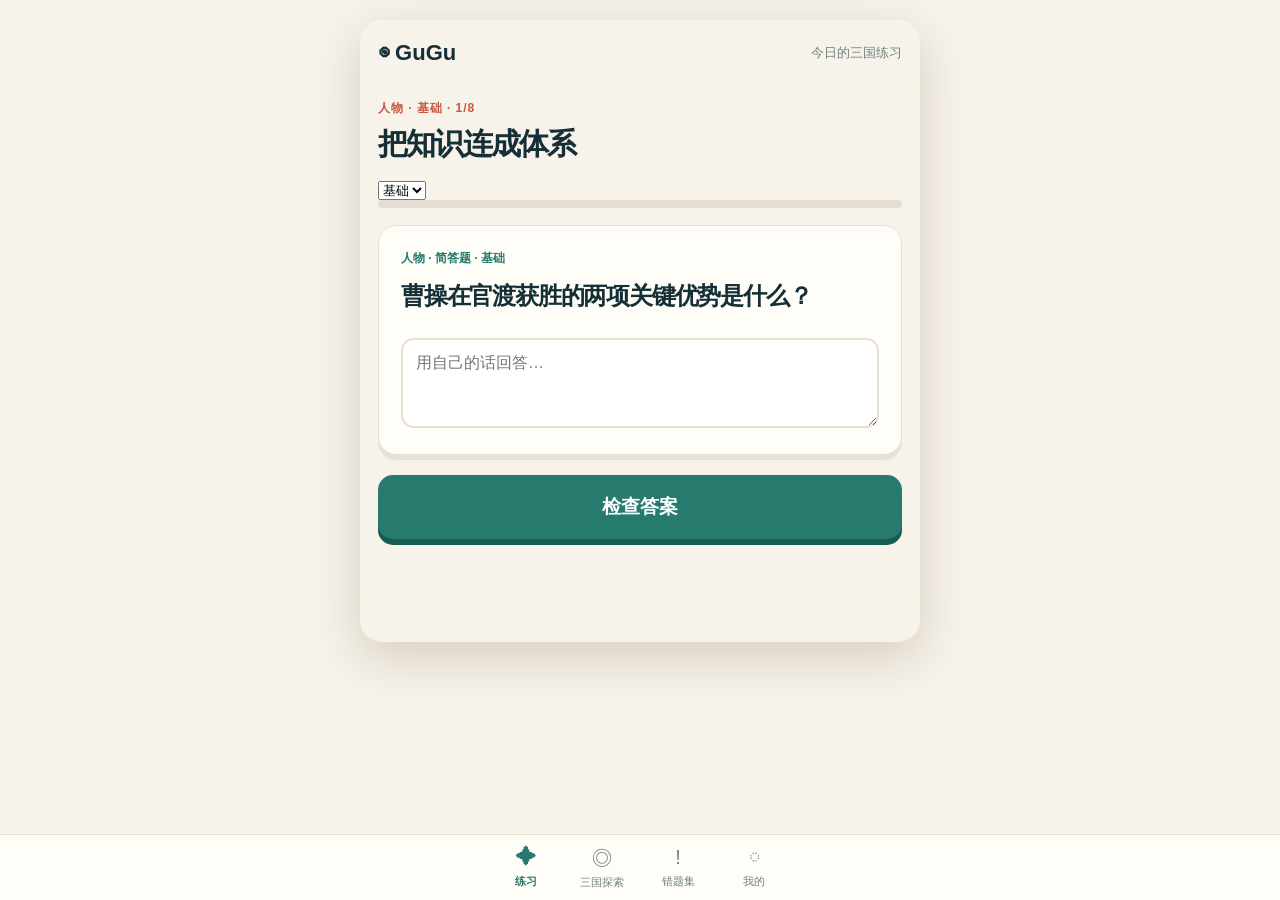
==== webapp/index.html @ 6250d9a0 "Add adaptive eight-question knowledge modules" ====
<!doctype html><html lang="zh-CN"><head><meta charset="utf-8"><meta name="viewport" content="width=device-width,initial-scale=1"><title>GuGu</title><link rel="stylesheet" href="style.css"></head><body><main><header><b>◉ GuGu</b><span>今日的三国练习</span></header><section id="practice" class="page on"><p class="kicker" id="round">每日回合 · 1 / 8</p><h1 id="title">把知识连成体系</h1><select id="difficulty"><option>基础</option><option>中等</option><option>高阶</option></select><div class="bar"><i id="bar"></i></div><article id="card"></article><button id="action" disabled>检查答案</button></section><section id="map" class="page"><p class="kicker">三国探索</p><h1>选择挑战模块</h1><div class="map" id="map-list"></div></section><section id="mistakes" class="page"><p class="kicker">错题集</p><h1>再见一次，就多懂一点</h1><div id="mistake-list"></div></section><section id="me" class="page"><p class="kicker">我的</p><h1>GuGu 学习档案</h1><div class="empty">这里将陆续加入学习目标、周报与领域管理。</div></section></main><nav><button class="nav on" data-page="practice"><span>✦</span>练习</button><button class="nav" data-page="map"><span>◎</span>三国探索</button><button class="nav" data-page="mistakes"><span>!</span>错题集</button><button class="nav" data-page="me"><span>◌</span>我的</button></nav><script src="app.js"></script></body></html>
---- webapp/style.css ----
:root{--ink:#142f35;--green:#277a6e;--red:#c7593e;--cream:#f7f3eb;--paper:#fffdf8;--line:#e8dfd0;--muted:#71807e}*{box-sizing:border-box}body{margin:0;background:var(--cream);font-family:-apple-system,BlinkMacSystemFont,"PingFang SC",sans-serif;color:var(--ink)}main{max-width:560px;margin:auto;padding:20px 18px 98px}header{display:flex;justify-content:space-between;align-items:center;font-size:13px;color:var(--muted)}header b{font-size:22px;color:var(--ink)}.page{display:none}.page.on{display:block}.kicker{margin:34px 0 7px;color:var(--red);font-size:12px;font-weight:800;letter-spacing:.08em}h1{font-size:30px;letter-spacing:-.06em;margin:0 0 16px}.bar{height:8px;background:#e5ddd1;border-radius:9px;margin-bottom:17px}.bar i{display:block;background:var(--green);height:100%;border-radius:9px;transition:.2s}article,.map,.empty,.mistake{background:var(--paper);border:1px solid var(--line);border-radius:18px;padding:22px;box-shadow:0 5px 0 #eae1d4}.node{font-size:12px;font-weight:800;color:var(--green)}h2{font-size:24px;line-height:1.25;margin:14px 0 9px;letter-spacing:-.05em}article p{color:var(--muted);font-size:14px;line-height:1.55}.choices{display:grid;gap:10px;margin-top:20px}.choice{min-height:58px;text-align:left;border:2px solid var(--line);background:white;border-radius:13px;padding:13px;font-size:15px;font-weight:650;color:var(--ink)}.choice.selected{border-color:var(--green);background:#eef7f4}.choice.good{border-color:var(--green);background:#dff1e9}.choice.bad{border-color:var(--red);background:#fde4dc}.input{width:100%;min-height:90px;border:2px solid var(--line);border-radius:13px;padding:13px;font:inherit;margin-top:18px}.feedback{margin-top:16px;padding:14px;border-radius:12px;background:#e3f1eb;line-height:1.55;font-size:14px}.feedback.bad{background:#fde4dc}.tip{font-size:12px;color:var(--muted);padding:0 5px}#action{width:100%;min-height:64px;border:0;border-radius:15px;background:var(--green);box-shadow:0 6px 0 #175d53;color:#fff;font-size:19px;font-weight:850;margin:20px 0 5px}#action:disabled{background:#bdc9c5;box-shadow:none}.map{padding:0;overflow:hidden}.module{padding:17px;border-bottom:1px solid var(--line);display:flex;gap:13px}.module:last-child{border:0}.dot{width:34px;height:34px;border-radius:50%;display:grid;place-items:center;background:#e3ddd2;color:#7b837d;font-weight:bold}.done .dot{background:var(--green);color:#fff}.current .dot{background:var(--red);color:#fff}.module h3{margin:2px 0 3px;font-size:16px}.module p{margin:0;color:var(--muted);font-size:12px}.mistake{margin-bottom:12px}.mistake h3{margin:5px 0;font-size:17px}.mistake p{color:var(--muted);font-size:13px;margin:5px 0}.empty{color:var(--muted);line-height:1.6}nav{position:fixed;bottom:0;left:0;right:0;background:#fffdf8;border-top:1px solid var(--line);display:flex;justify-content:center;padding:9px max(18px,env(safe-area-inset-right)) calc(9px + env(safe-area-inset-bottom))}.nav{border:0;background:transparent;color:var(--muted);font-size:11px;min-width:76px;display:grid;gap:3px;place-items:center}.nav span{font-size:20px}.nav.on{color:var(--green);font-weight:850}@media(min-width:600px){body{padding:20px}main{border-radius:22px;box-shadow:0 15px 50px #d5ccbd}}
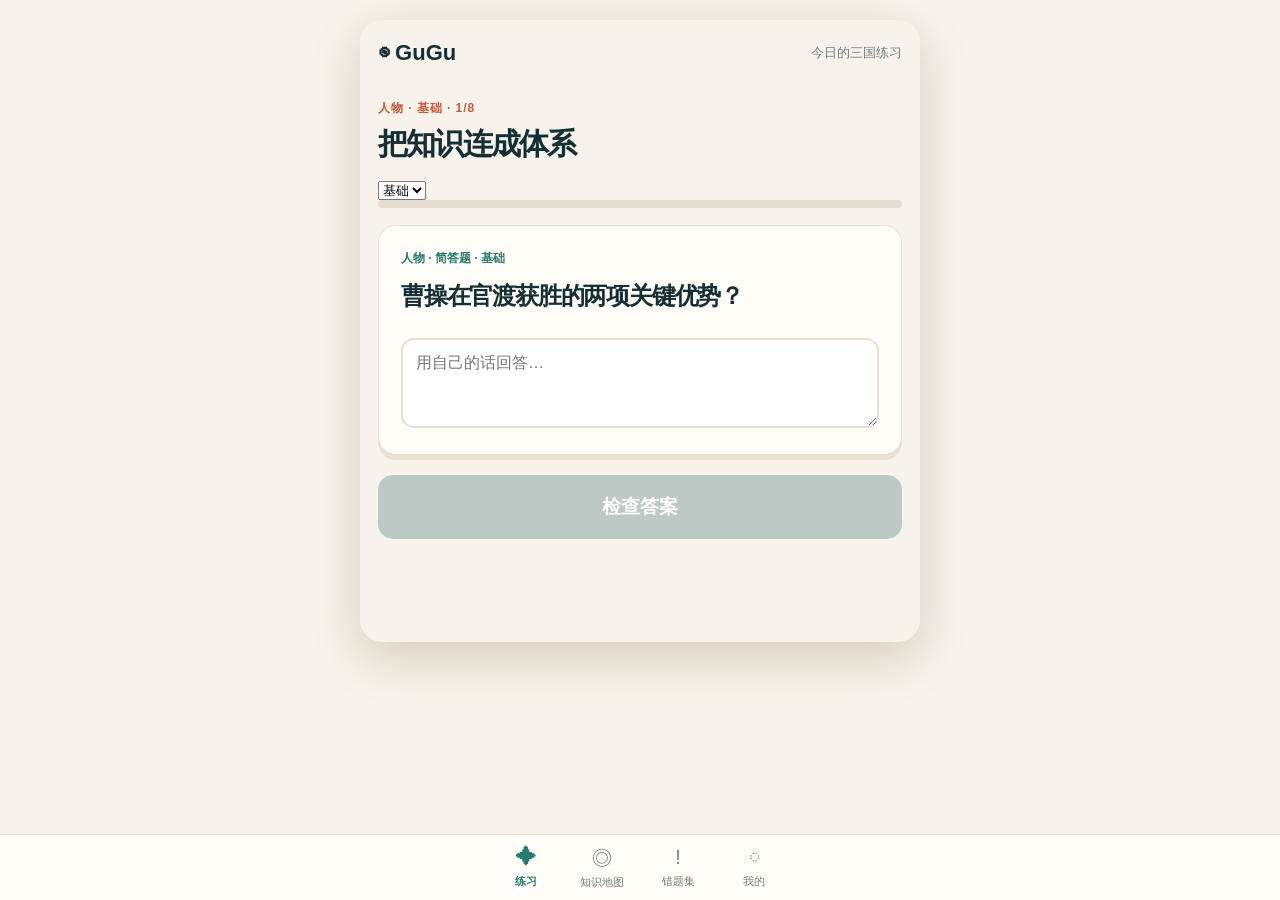
==== commit 881e56a6: "Fix repeated basic questions and group mistake modules" ====
--- a/webapp/index.html
+++ b/webapp/index.html
@@ -1 +1 @@
-<!doctype html><html lang="zh-CN"><head><meta charset="utf-8"><meta name="viewport" content="width=device-width,initial-scale=1"><title>GuGu</title><link rel="stylesheet" href="style.css"></head><body><main><header><b>◉ GuGu</b><span>今日的三国练习</span></header><section id="practice" class="page on"><p class="kicker" id="round">每日回合 · 1 / 8</p><h1 id="title">把知识连成体系</h1><select id="difficulty"><option>基础</option><option>中等</option><option>高阶</option></select><div class="bar"><i id="bar"></i></div><article id="card"></article><button id="action" disabled>检查答案</button></section><section id="map" class="page"><p class="kicker">三国探索</p><h1>选择挑战模块</h1><div class="map" id="map-list"></div></section><section id="mistakes" class="page"><p class="kicker">错题集</p><h1>再见一次，就多懂一点</h1><div id="mistake-list"></div></section><section id="me" class="page"><p class="kicker">我的</p><h1>GuGu 学习档案</h1><div class="empty">这里将陆续加入学习目标、周报与领域管理。</div></section></main><nav><button class="nav on" data-page="practice"><span>✦</span>练习</button><button class="nav" data-page="map"><span>◎</span>三国探索</button><button class="nav" data-page="mistakes"><span>!</span>错题集</button><button class="nav" data-page="me"><span>◌</span>我的</button></nav><script src="app.js"></script></body></html>
+<!doctype html><html lang="zh-CN"><head><meta charset="utf-8"><meta name="viewport" content="width=device-width,initial-scale=1"><title>GuGu</title><link rel="stylesheet" href="style.css"></head><body><main><header><b>◉ GuGu</b><span>今日的三国练习</span></header><section id="practice" class="page on"><p class="kicker" id="round">每日回合 · 1 / 8</p><h1 id="title">把知识连成体系</h1><select id="difficulty"><option>基础</option><option>中等</option><option>高阶</option></select><div class="bar"><i id="bar"></i></div><article id="card"></article><button id="action" disabled>检查答案</button></section><section id="map" class="page"><p class="kicker">知识地图</p><h1>选择挑战模块</h1><div class="map" id="map-list"></div></section><section id="mistakes" class="page"><p class="kicker">错题集</p><h1>按知识模块复习</h1><div id="mistake-list"></div></section><section id="me" class="page"><p class="kicker">我的</p><h1>GuGu 学习档案</h1><div class="empty">这里将陆续加入学习目标、周报与领域管理。</div></section></main><nav><button class="nav on" data-page="practice"><span>✦</span>练习</button><button class="nav" data-page="map"><span>◎</span>知识地图</button><button class="nav" data-page="mistakes"><span>!</span>错题集</button><button class="nav" data-page="me"><span>◌</span>我的</button></nav><script src="app.js"></script></body></html>
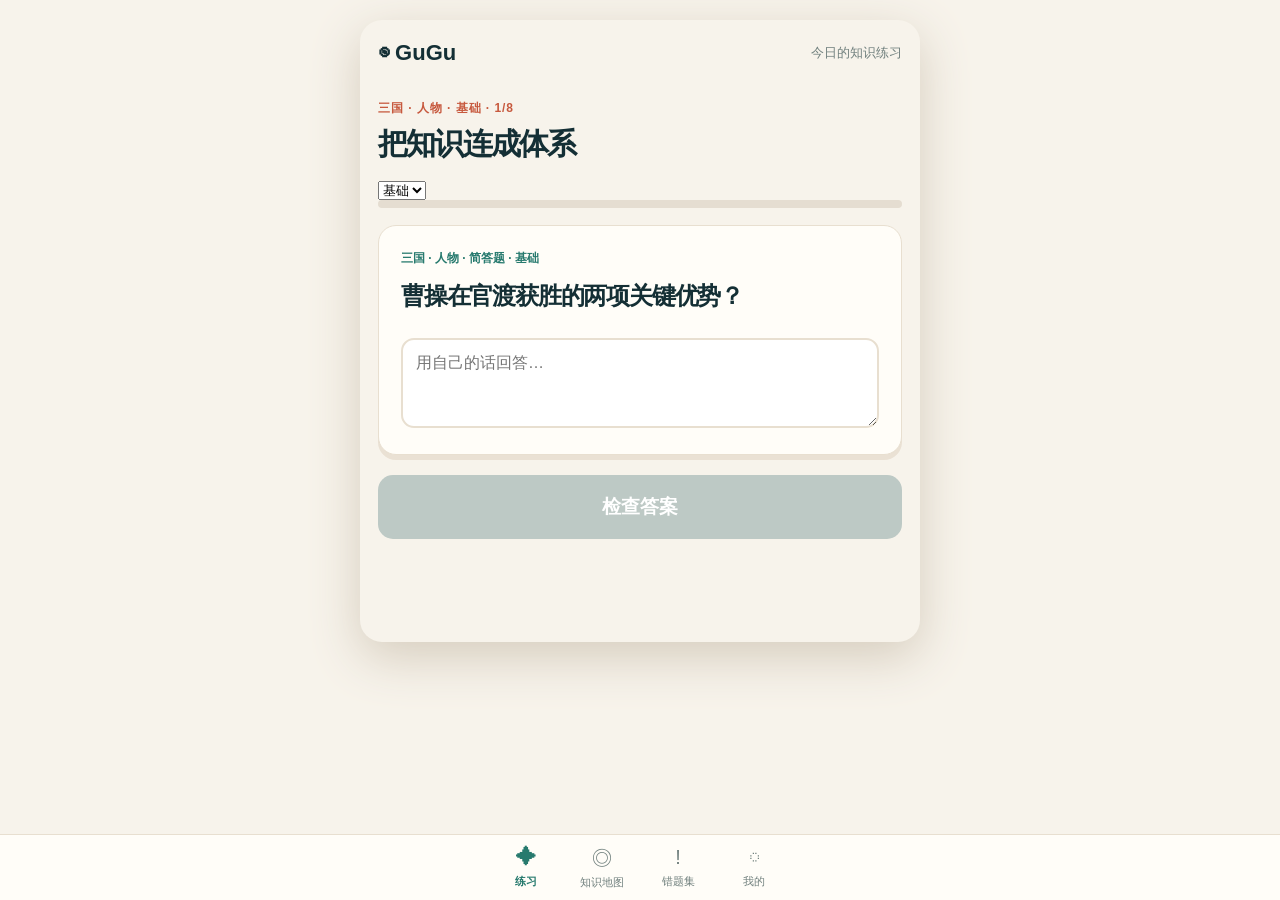
==== commit b2d5e342: "Group Three Kingdoms knowledge domain and preserve daily history" ====
--- a/webapp/index.html
+++ b/webapp/index.html
@@ -1 +1 @@
-<!doctype html><html lang="zh-CN"><head><meta charset="utf-8"><meta name="viewport" content="width=device-width,initial-scale=1"><title>GuGu</title><link rel="stylesheet" href="style.css"></head><body><main><header><b>◉ GuGu</b><span>今日的三国练习</span></header><section id="practice" class="page on"><p class="kicker" id="round">每日回合 · 1 / 8</p><h1 id="title">把知识连成体系</h1><select id="difficulty"><option>基础</option><option>中等</option><option>高阶</option></select><div class="bar"><i id="bar"></i></div><article id="card"></article><button id="action" disabled>检查答案</button></section><section id="map" class="page"><p class="kicker">知识地图</p><h1>选择挑战模块</h1><div class="map" id="map-list"></div></section><section id="mistakes" class="page"><p class="kicker">错题集</p><h1>按知识模块复习</h1><div id="mistake-list"></div></section><section id="me" class="page"><p class="kicker">我的</p><h1>GuGu 学习档案</h1><div class="empty">这里将陆续加入学习目标、周报与领域管理。</div></section></main><nav><button class="nav on" data-page="practice"><span>✦</span>练习</button><button class="nav" data-page="map"><span>◎</span>知识地图</button><button class="nav" data-page="mistakes"><span>!</span>错题集</button><button class="nav" data-page="me"><span>◌</span>我的</button></nav><script src="app.js"></script></body></html>
+<!doctype html><html lang="zh-CN"><head><meta charset="utf-8"><meta name="viewport" content="width=device-width,initial-scale=1"><title>GuGu</title><link rel="stylesheet" href="style.css"></head><body><main><header><b>◉ GuGu</b><span>今日的知识练习</span></header><section id="practice" class="page on"><p class="kicker" id="round">每日回合 · 1 / 8</p><h1 id="title">把知识连成体系</h1><select id="difficulty"><option>基础</option><option>中等</option><option>高阶</option></select><div class="bar"><i id="bar"></i></div><article id="card"></article><button id="action" disabled>检查答案</button></section><section id="map" class="page"><p class="kicker">知识地图</p><h1>选择知识领域</h1><p class="tip">三国是当前已开放的大模块；AI 术语等领域会在后续加入。</p><div class="map" id="map-list"></div></section><section id="mistakes" class="page"><p class="kicker">错题集</p><h1>按知识领域复习</h1><div id="mistake-list"></div></section><section id="me" class="page"><p class="kicker">我的</p><h1>GuGu 学习档案</h1><div class="empty">这里将陆续加入学习目标、周报与领域管理。</div></section></main><nav><button class="nav on" data-page="practice"><span>✦</span>练习</button><button class="nav" data-page="map"><span>◎</span>知识地图</button><button class="nav" data-page="mistakes"><span>!</span>错题集</button><button class="nav" data-page="me"><span>◌</span>我的</button></nav><script src="app.js"></script></body></html>
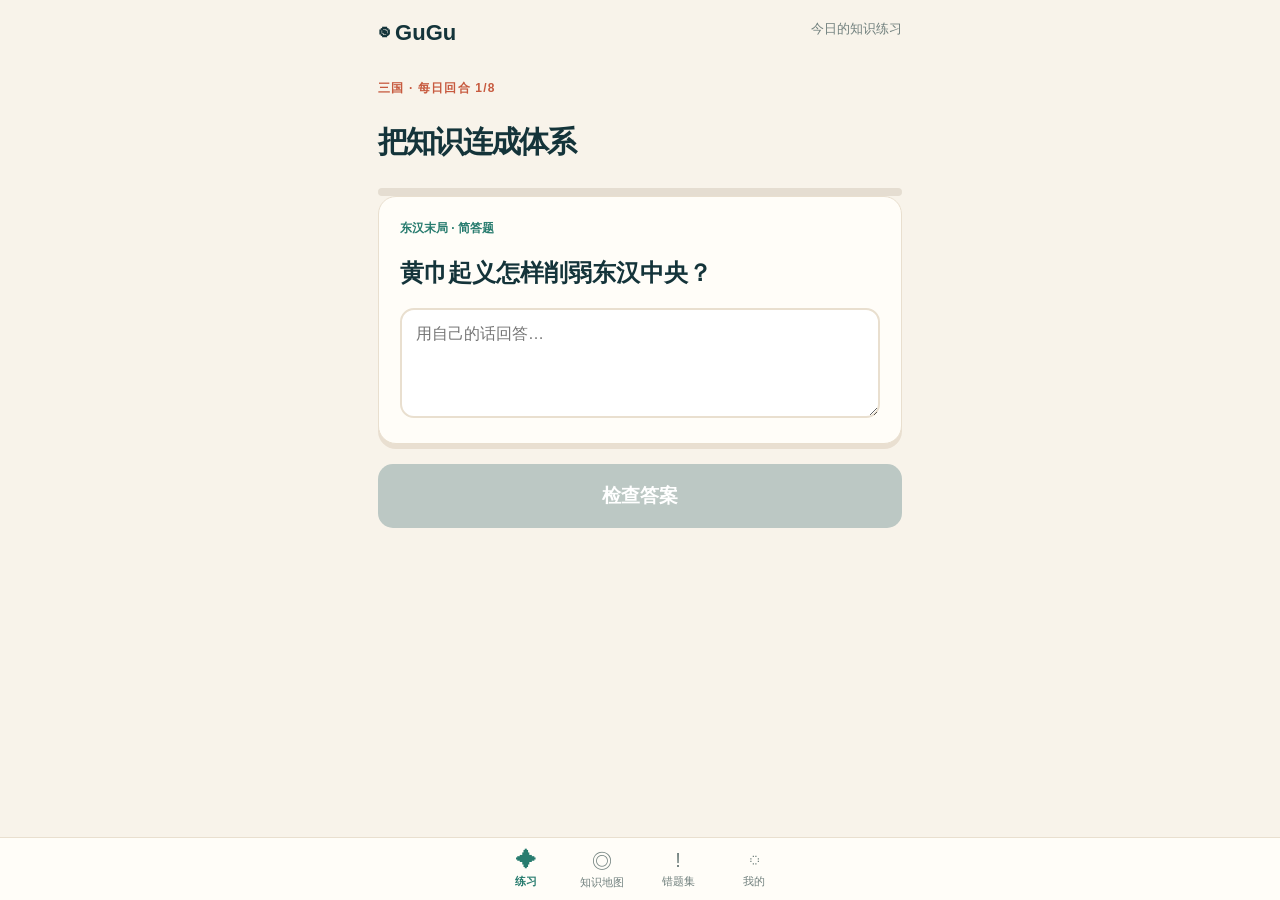
==== commit bccd49bc: "Expand map previews notebook and Three Kingdoms mind map" ====
--- a/webapp/index.html
+++ b/webapp/index.html
@@ -1 +1 @@
-<!doctype html><html lang="zh-CN"><head><meta charset="utf-8"><meta name="viewport" content="width=device-width,initial-scale=1"><title>GuGu</title><link rel="stylesheet" href="style.css"></head><body><main><header><b>◉ GuGu</b><span>今日的知识练习</span></header><section id="practice" class="page on"><p class="kicker" id="round">每日回合 · 1 / 8</p><h1 id="title">把知识连成体系</h1><select id="difficulty"><option>基础</option><option>中等</option><option>高阶</option></select><div class="bar"><i id="bar"></i></div><article id="card"></article><button id="action" disabled>检查答案</button></section><section id="map" class="page"><p class="kicker">知识地图</p><h1>选择知识领域</h1><p class="tip">三国是当前已开放的大模块；AI 术语等领域会在后续加入。</p><div class="map" id="map-list"></div></section><section id="mistakes" class="page"><p class="kicker">错题集</p><h1>按知识领域复习</h1><div id="mistake-list"></div></section><section id="me" class="page"><p class="kicker">我的</p><h1>GuGu 学习档案</h1><div class="empty">这里将陆续加入学习目标、周报与领域管理。</div></section></main><nav><button class="nav on" data-page="practice"><span>✦</span>练习</button><button class="nav" data-page="map"><span>◎</span>知识地图</button><button class="nav" data-page="mistakes"><span>!</span>错题集</button><button class="nav" data-page="me"><span>◌</span>我的</button></nav><script src="app.js"></script></body></html>
+<!doctype html><html lang="zh-CN"><head><meta charset="utf-8"><meta name="viewport" content="width=device-width,initial-scale=1"><title>GuGu</title><link rel="stylesheet" href="style.css"></head><body><main><header><b>◉ GuGu</b><span>今日的知识练习</span></header><section id="practice" class="page on"><p class="kicker" id="round">每日回合 · 1 / 8</p><h1>把知识连成体系</h1><div class="bar"><i id="bar"></i></div><article id="card"></article><button id="action" disabled>检查答案</button></section><section id="map" class="page"><p class="kicker">知识地图</p><h1>三国 · 行进地图</h1><div id="map-list"></div></section><section id="mistakes" class="page"><p class="kicker">错题集</p><h1>我的三国错题本</h1><div id="mistake-list"></div></section><section id="me" class="page"><p class="kicker">我的</p><h1>三国历史框架</h1><div id="mindmap"></div></section></main><nav><button class="nav on" data-page="practice"><span>✦</span>练习</button><button class="nav" data-page="map"><span>◎</span>知识地图</button><button class="nav" data-page="mistakes"><span>!</span>错题集</button><button class="nav" data-page="me"><span>◌</span>我的</button></nav><script src="app.js"></script></body></html>
--- a/webapp/style.css
+++ b/webapp/style.css
@@ -1 +1 @@
-:root{--ink:#142f35;--green:#277a6e;--red:#c7593e;--cream:#f7f3eb;--paper:#fffdf8;--line:#e8dfd0;--muted:#71807e}*{box-sizing:border-box}body{margin:0;background:var(--cream);font-family:-apple-system,BlinkMacSystemFont,"PingFang SC",sans-serif;color:var(--ink)}main{max-width:560px;margin:auto;padding:20px 18px 98px}header{display:flex;justify-content:space-between;align-items:center;font-size:13px;color:var(--muted)}header b{font-size:22px;color:var(--ink)}.page{display:none}.page.on{display:block}.kicker{margin:34px 0 7px;color:var(--red);font-size:12px;font-weight:800;letter-spacing:.08em}h1{font-size:30px;letter-spacing:-.06em;margin:0 0 16px}.bar{height:8px;background:#e5ddd1;border-radius:9px;margin-bottom:17px}.bar i{display:block;background:var(--green);height:100%;border-radius:9px;transition:.2s}article,.map,.empty,.mistake{background:var(--paper);border:1px solid var(--line);border-radius:18px;padding:22px;box-shadow:0 5px 0 #eae1d4}.node{font-size:12px;font-weight:800;color:var(--green)}h2{font-size:24px;line-height:1.25;margin:14px 0 9px;letter-spacing:-.05em}article p{color:var(--muted);font-size:14px;line-height:1.55}.choices{display:grid;gap:10px;margin-top:20px}.choice{min-height:58px;text-align:left;border:2px solid var(--line);background:white;border-radius:13px;padding:13px;font-size:15px;font-weight:650;color:var(--ink)}.choice.selected{border-color:var(--green);background:#eef7f4}.choice.good{border-color:var(--green);background:#dff1e9}.choice.bad{border-color:var(--red);background:#fde4dc}.input{width:100%;min-height:90px;border:2px solid var(--line);border-radius:13px;padding:13px;font:inherit;margin-top:18px}.feedback{margin-top:16px;padding:14px;border-radius:12px;background:#e3f1eb;line-height:1.55;font-size:14px}.feedback.bad{background:#fde4dc}.tip{font-size:12px;color:var(--muted);padding:0 5px}#action{width:100%;min-height:64px;border:0;border-radius:15px;background:var(--green);box-shadow:0 6px 0 #175d53;color:#fff;font-size:19px;font-weight:850;margin:20px 0 5px}#action:disabled{background:#bdc9c5;box-shadow:none}.map{padding:0;overflow:hidden}.module{padding:17px;border-bottom:1px solid var(--line);display:flex;gap:13px}.module:last-child{border:0}.dot{width:34px;height:34px;border-radius:50%;display:grid;place-items:center;background:#e3ddd2;color:#7b837d;font-weight:bold}.done .dot{background:var(--green);color:#fff}.current .dot{background:var(--red);color:#fff}.module h3{margin:2px 0 3px;font-size:16px}.module p{margin:0;color:var(--muted);font-size:12px}.mistake{margin-bottom:12px}.mistake h3{margin:5px 0;font-size:17px}.mistake p{color:var(--muted);font-size:13px;margin:5px 0}.empty{color:var(--muted);line-height:1.6}nav{position:fixed;bottom:0;left:0;right:0;background:#fffdf8;border-top:1px solid var(--line);display:flex;justify-content:center;padding:9px max(18px,env(safe-area-inset-right)) calc(9px + env(safe-area-inset-bottom))}.nav{border:0;background:transparent;color:var(--muted);font-size:11px;min-width:76px;display:grid;gap:3px;place-items:center}.nav span{font-size:20px}.nav.on{color:var(--green);font-weight:850}@media(min-width:600px){body{padding:20px}main{border-radius:22px;box-shadow:0 15px 50px #d5ccbd}}
+:root{--i:#14343a;--g:#287c6f;--r:#c75a3f;--c:#f8f3ea;--p:#fffdf8;--l:#e9dfcf;--m:#71807e}*{box-sizing:border-box}body{margin:0;background:var(--c);font-family:-apple-system,BlinkMacSystemFont,"PingFang SC",sans-serif;color:var(--i)}main{max-width:560px;margin:auto;padding:20px 18px 100px}header{display:flex;justify-content:space-between;color:var(--m);font-size:13px}header b{font-size:22px;color:var(--i)}.page{display:none}.page.on{display:block}.kicker{color:var(--r);font-size:12px;font-weight:800;letter-spacing:.1em;margin:34px 0 7px}h1{font-size:30px;letter-spacing:-.06em}.bar{height:8px;background:#e5ddd1;border-radius:9px}.bar i{display:block;height:100%;background:var(--g);border-radius:9px}article,.paper{background:var(--p);border:1px solid var(--l);border-radius:18px;padding:21px;box-shadow:0 5px 0 #e9dfd1}.node{color:var(--g);font-size:12px;font-weight:800}h2{font-size:24px;line-height:1.3}.input{width:100%;min-height:110px;border:2px solid var(--l);border-radius:14px;padding:14px;font:inherit}.feedback{background:#e2f1e9;padding:13px;border-radius:12px;margin-top:14px}#action{width:100%;min-height:64px;border:0;border-radius:15px;background:var(--g);box-shadow:0 6px 0 #185d53;color:white;font-size:19px;font-weight:850;margin:20px 0}#action:disabled{background:#bcc8c4;box-shadow:none}.map-board{background:linear-gradient(140deg,#d8ece4,#f5e6ce);border-radius:24px;padding:22px;position:relative}.map-node{margin:18px 0;padding:14px;background:#fffdf8;border:0;border-radius:15px;width:100%;text-align:left;box-shadow:0 4px 0 #d8c8ad}.map-node:nth-child(even){margin-left:28px}.map-node b{display:block;font-size:18px}.map-node span{font-size:12px;color:var(--m)}.preview{margin-top:12px;background:#14343a;color:white;border-radius:14px;padding:14px}.preview p{font-size:13px;margin:7px 0}.book{height:220px;background:linear-gradient(90deg,#a94435 0 7%,#f3dfbd 7% 50%,#e8ce9e 50% 100%);border-radius:12px;box-shadow:7px 8px 0 #c8ad82;display:grid;place-items:center;cursor:pointer}.book b{color:#fff8e8;font-size:24px}.book.open{height:auto;background:#f3dfbd;padding:14px;display:block}.sheet{background:#fffdf8;padding:15px;margin:8px 0;border-radius:5px;box-shadow:2px 3px #d2b68a}.sheet p{font-size:13px;line-height:1.55}.mind{display:grid;gap:10px}.root{background:var(--r);color:#fff;padding:16px;border-radius:14px;text-align:center;font-size:20px;font-weight:800}.branch{background:var(--p);border-left:5px solid var(--g);padding:13px;border-radius:10px}.branch b{display:block}.branch span{font-size:12px;color:var(--m)}nav{position:fixed;bottom:0;left:0;right:0;background:#fffdf8;border-top:1px solid var(--l);display:flex;justify-content:center;padding:9px 18px calc(9px + env(safe-area-inset-bottom))}.nav{border:0;background:transparent;color:var(--m);font-size:11px;min-width:76px;display:grid;place-items:center}.nav span{font-size:20px}.nav.on{color:var(--g);font-weight:850}
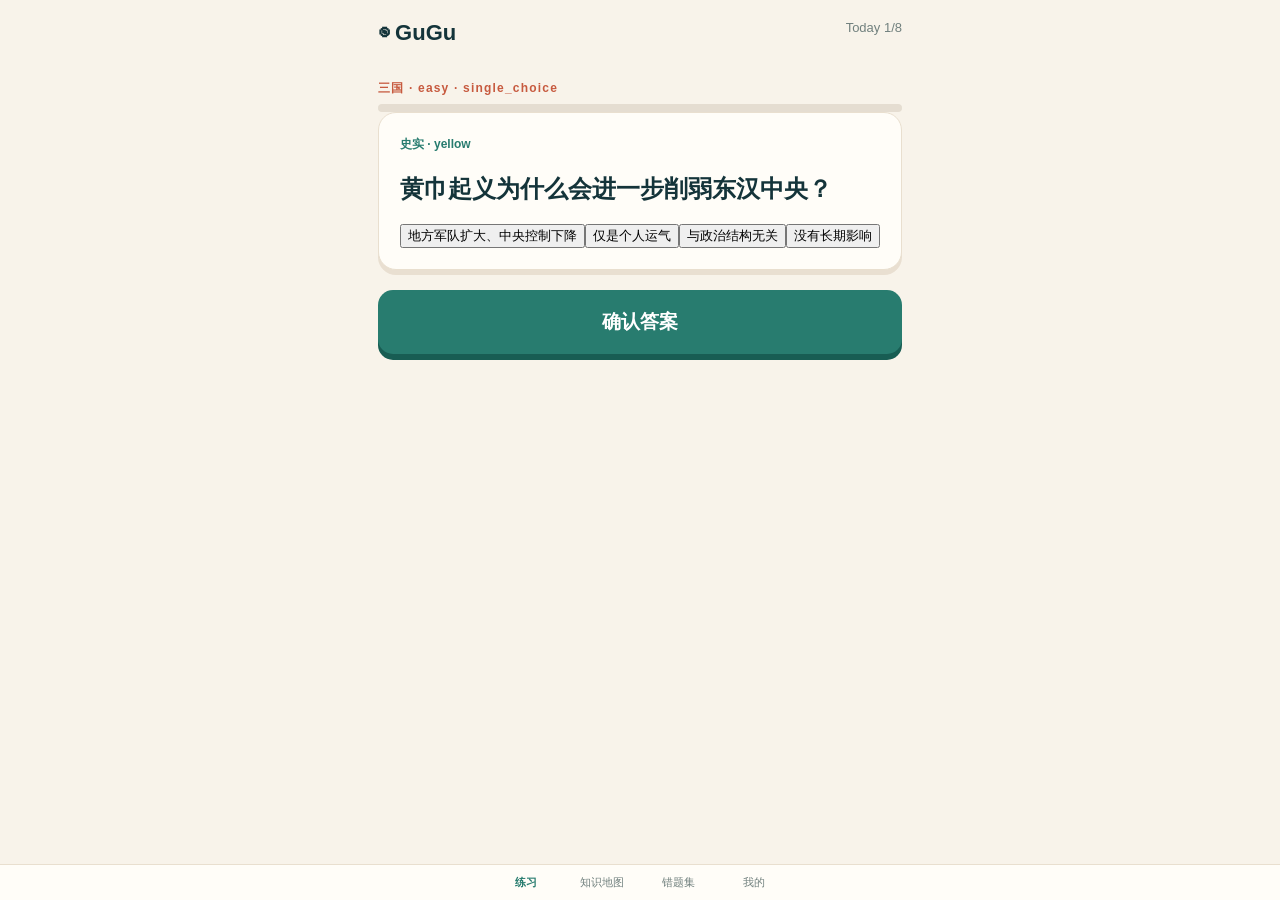
==== commit fd680ad7: "Start GUGU V2 schema question engine" ====
--- a/webapp/index.html
+++ b/webapp/index.html
@@ -1 +1 @@
-<!doctype html><html lang="zh-CN"><head><meta charset="utf-8"><meta name="viewport" content="width=device-width,initial-scale=1"><title>GuGu</title><link rel="stylesheet" href="style.css"></head><body><main><header><b>◉ GuGu</b><span>今日的知识练习</span></header><section id="practice" class="page on"><p class="kicker" id="round">每日回合 · 1 / 8</p><h1>把知识连成体系</h1><div class="bar"><i id="bar"></i></div><article id="card"></article><button id="action" disabled>检查答案</button></section><section id="map" class="page"><p class="kicker">知识地图</p><h1>三国 · 行进地图</h1><div id="map-list"></div></section><section id="mistakes" class="page"><p class="kicker">错题集</p><h1>我的三国错题本</h1><div id="mistake-list"></div></section><section id="me" class="page"><p class="kicker">我的</p><h1>三国历史框架</h1><div id="mindmap"></div></section></main><nav><button class="nav on" data-page="practice"><span>✦</span>练习</button><button class="nav" data-page="map"><span>◎</span>知识地图</button><button class="nav" data-page="mistakes"><span>!</span>错题集</button><button class="nav" data-page="me"><span>◌</span>我的</button></nav><script src="app.js"></script></body></html>
+<!doctype html><html lang="zh-CN"><head><meta charset="utf-8"><meta name="viewport" content="width=device-width,initial-scale=1"><title>GuGu</title><link rel="stylesheet" href="style.css"></head><body><main><header><b>◉ GuGu</b><span id="today">Today 1/8</span></header><section id="practice" class="page on"><p class="kicker" id="meta">三国 · 基础</p><div class="bar"><i id="bar"></i></div><article id="card"></article><button id="action" disabled>确认答案</button></section><section id="map" class="page"><p class="kicker">知识地图</p><h1>我的知识地图</h1><div id="map-list"></div></section><section id="mistakes" class="page"><p class="kicker">错题集</p><h1>错题本</h1><div id="mistake-list"></div></section><section id="me" class="page"><p class="kicker">我的</p><h1>三国历史框架</h1><div id="mindmap"></div></section></main><nav><button class="nav on" data-page="practice">练习</button><button class="nav" data-page="map">知识地图</button><button class="nav" data-page="mistakes">错题集</button><button class="nav" data-page="me">我的</button></nav><script src="questions.js"></script><script src="app.js"></script></body></html>
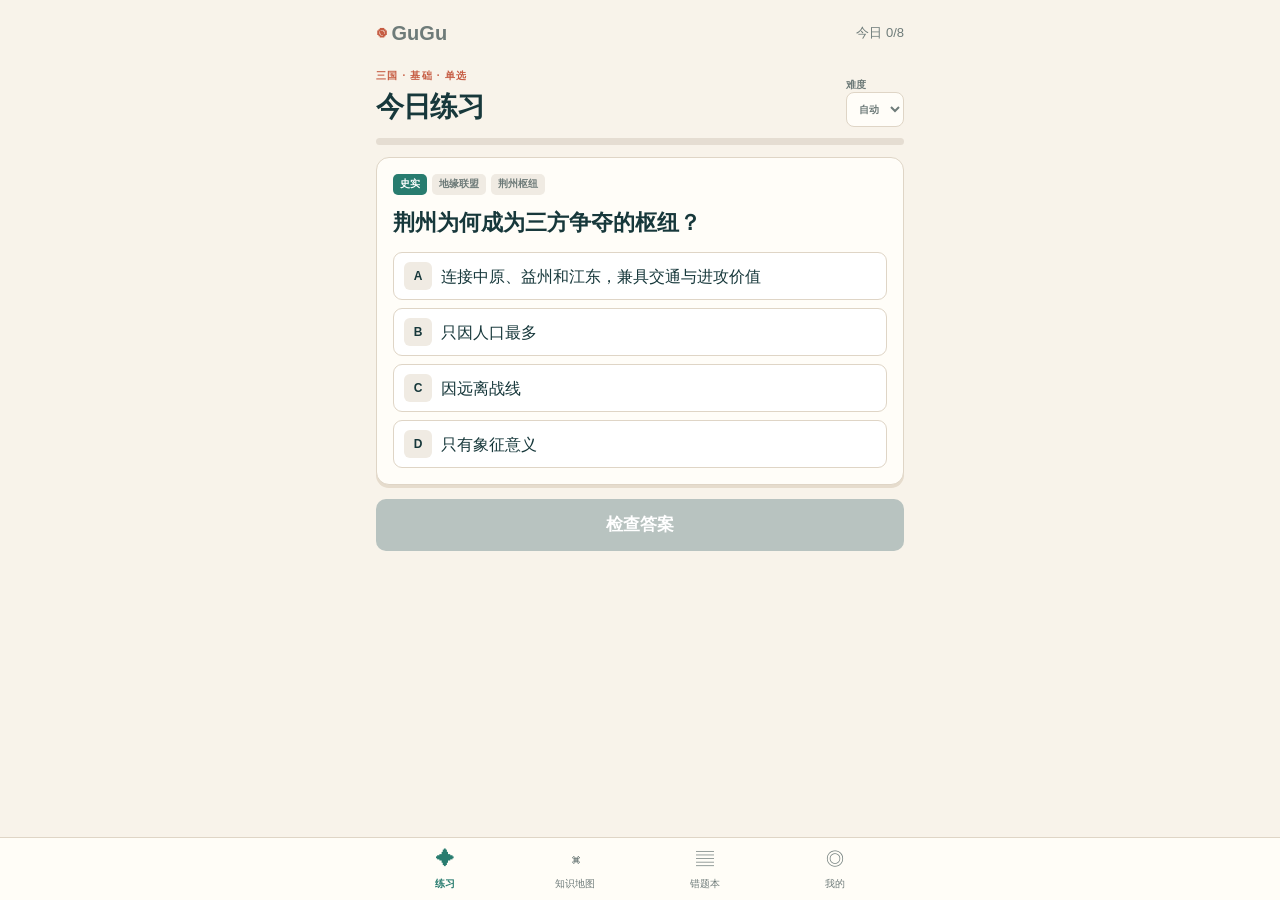
==== commit 460f7a30: "Complete GuGu V2 interactive learning experience" ====
--- a/webapp/index.html
+++ b/webapp/index.html
@@ -1 +1 @@
-<!doctype html><html lang="zh-CN"><head><meta charset="utf-8"><meta name="viewport" content="width=device-width,initial-scale=1"><title>GuGu</title><link rel="stylesheet" href="style.css"></head><body><main><header><b>◉ GuGu</b><span id="today">Today 1/8</span></header><section id="practice" class="page on"><p class="kicker" id="meta">三国 · 基础</p><div class="bar"><i id="bar"></i></div><article id="card"></article><button id="action" disabled>确认答案</button></section><section id="map" class="page"><p class="kicker">知识地图</p><h1>我的知识地图</h1><div id="map-list"></div></section><section id="mistakes" class="page"><p class="kicker">错题集</p><h1>错题本</h1><div id="mistake-list"></div></section><section id="me" class="page"><p class="kicker">我的</p><h1>三国历史框架</h1><div id="mindmap"></div></section></main><nav><button class="nav on" data-page="practice">练习</button><button class="nav" data-page="map">知识地图</button><button class="nav" data-page="mistakes">错题集</button><button class="nav" data-page="me">我的</button></nav><script src="questions.js"></script><script src="app.js"></script></body></html>
+<!doctype html><html lang="zh-CN"><head><meta charset="utf-8"><meta name="viewport" content="width=device-width,initial-scale=1,viewport-fit=cover"><meta name="theme-color" content="#f8f3ea"><title>GuGu</title><link rel="stylesheet" href="style.css"></head><body><main><header><div class="brand"><span>◉</span> GuGu</div><div id="daily-count">今日 0/8</div></header><section id="practice" class="page on"><div class="practice-top"><div><p class="eyebrow" id="question-meta">三国 · 基础</p><h1>今日练习</h1></div><label class="difficulty">难度<select id="difficulty"><option>自动</option><option>基础</option><option>进阶</option><option>思考</option></select></label></div><div class="progress"><i id="progress-bar"></i></div><article id="question-card"></article><button id="primary-action" class="primary" disabled>检查答案</button></section><section id="map" class="page"><p class="eyebrow">KNOWLEDGE MAP</p><h1>知识地图</h1><div id="map-content"></div></section><section id="mistakes" class="page"><p class="eyebrow">REVIEW</p><h1>错题本</h1><div id="mistake-content"></div></section><section id="me" class="page"><p class="eyebrow">FRAMEWORK</p><h1>我的知识框架</h1><div id="mind-content"></div></section></main><nav><button class="nav on" data-page="practice"><span>✦</span>练习</button><button class="nav" data-page="map"><span>⌘</span>知识地图</button><button class="nav" data-page="mistakes"><span>▤</span>错题本</button><button class="nav" data-page="me"><span>◎</span>我的</button></nav><div id="sheet" class="sheet-wrap" hidden><button class="sheet-mask" aria-label="关闭"></button><section class="sheet-panel"><button class="sheet-close">×</button><div id="sheet-body"></div></section></div><script src="questions.js"></script><script src="app.js"></script></body></html>
--- a/webapp/style.css
+++ b/webapp/style.css
@@ -1 +1 @@
-:root{--i:#14343a;--g:#287c6f;--r:#c75a3f;--c:#f8f3ea;--p:#fffdf8;--l:#e9dfcf;--m:#71807e}*{box-sizing:border-box}body{margin:0;background:var(--c);font-family:-apple-system,BlinkMacSystemFont,"PingFang SC",sans-serif;color:var(--i)}main{max-width:560px;margin:auto;padding:20px 18px 100px}header{display:flex;justify-content:space-between;color:var(--m);font-size:13px}header b{font-size:22px;color:var(--i)}.page{display:none}.page.on{display:block}.kicker{color:var(--r);font-size:12px;font-weight:800;letter-spacing:.1em;margin:34px 0 7px}h1{font-size:30px;letter-spacing:-.06em}.bar{height:8px;background:#e5ddd1;border-radius:9px}.bar i{display:block;height:100%;background:var(--g);border-radius:9px}article,.paper{background:var(--p);border:1px solid var(--l);border-radius:18px;padding:21px;box-shadow:0 5px 0 #e9dfd1}.node{color:var(--g);font-size:12px;font-weight:800}h2{font-size:24px;line-height:1.3}.input{width:100%;min-height:110px;border:2px solid var(--l);border-radius:14px;padding:14px;font:inherit}.feedback{background:#e2f1e9;padding:13px;border-radius:12px;margin-top:14px}#action{width:100%;min-height:64px;border:0;border-radius:15px;background:var(--g);box-shadow:0 6px 0 #185d53;color:white;font-size:19px;font-weight:850;margin:20px 0}#action:disabled{background:#bcc8c4;box-shadow:none}.map-board{background:linear-gradient(140deg,#d8ece4,#f5e6ce);border-radius:24px;padding:22px;position:relative}.map-node{margin:18px 0;padding:14px;background:#fffdf8;border:0;border-radius:15px;width:100%;text-align:left;box-shadow:0 4px 0 #d8c8ad}.map-node:nth-child(even){margin-left:28px}.map-node b{display:block;font-size:18px}.map-node span{font-size:12px;color:var(--m)}.preview{margin-top:12px;background:#14343a;color:white;border-radius:14px;padding:14px}.preview p{font-size:13px;margin:7px 0}.book{height:220px;background:linear-gradient(90deg,#a94435 0 7%,#f3dfbd 7% 50%,#e8ce9e 50% 100%);border-radius:12px;box-shadow:7px 8px 0 #c8ad82;display:grid;place-items:center;cursor:pointer}.book b{color:#fff8e8;font-size:24px}.book.open{height:auto;background:#f3dfbd;padding:14px;display:block}.sheet{background:#fffdf8;padding:15px;margin:8px 0;border-radius:5px;box-shadow:2px 3px #d2b68a}.sheet p{font-size:13px;line-height:1.55}.mind{display:grid;gap:10px}.root{background:var(--r);color:#fff;padding:16px;border-radius:14px;text-align:center;font-size:20px;font-weight:800}.branch{background:var(--p);border-left:5px solid var(--g);padding:13px;border-radius:10px}.branch b{display:block}.branch span{font-size:12px;color:var(--m)}nav{position:fixed;bottom:0;left:0;right:0;background:#fffdf8;border-top:1px solid var(--l);display:flex;justify-content:center;padding:9px 18px calc(9px + env(safe-area-inset-bottom))}.nav{border:0;background:transparent;color:var(--m);font-size:11px;min-width:76px;display:grid;place-items:center}.nav span{font-size:20px}.nav.on{color:var(--g);font-weight:850}
+:root{--ink:#17383b;--green:#287c6f;--green2:#1c655a;--red:#c65c43;--cream:#f8f3ea;--paper:#fffdf8;--line:#dfd5c6;--muted:#6e7b79;--h:100dvh}*{box-sizing:border-box}html,body{margin:0;background:var(--cream);color:var(--ink);font-family:-apple-system,BlinkMacSystemFont,"PingFang SC",sans-serif;line-height:1.45}body.locked{overflow:hidden}button,select,textarea{font:inherit;color:inherit}main{width:min(100%,560px);min-height:var(--h);margin:auto;padding:12px 16px calc(88px + env(safe-area-inset-bottom))}header{height:42px;display:flex;align-items:center;justify-content:space-between;color:var(--muted);font-size:13px}.brand{font-size:20px;font-weight:900}.brand span,.eyebrow{color:var(--red)}.page{display:none}.page.on{display:block}.eyebrow{margin:15px 0 3px;font-size:10px;font-weight:900;letter-spacing:.12em}h1{margin:0;font-size:28px;letter-spacing:-.04em}h2{margin:13px 0 15px;font-size:22px;line-height:1.35}.practice-top{display:flex;align-items:end;justify-content:space-between;margin-bottom:11px}.difficulty{display:grid;font-size:10px;font-weight:800;color:var(--muted)}select{height:35px;border:1px solid var(--line);border-radius:8px;background:var(--paper);padding:0 8px}.progress{height:7px;background:#e5ddd2;border-radius:8px;overflow:hidden;margin-bottom:12px}.progress i{display:block;height:100%;background:var(--green)}#question-card{background:var(--paper);border:1px solid var(--line);border-radius:13px;padding:16px;box-shadow:0 3px 0 #e6dccd}.tags{display:flex;gap:5px;flex-wrap:wrap}.tags span{padding:3px 7px;background:#f0ebe3;border-radius:5px;color:var(--muted);font-size:10px;font-weight:800}.tags .source{background:var(--green);color:white}.tags .romance{background:var(--red)}.tags .later_idiom{background:#80658f}.choices{display:grid;gap:8px}.choice{min-height:48px;border:1.5px solid var(--line);border-radius:9px;background:#fff;padding:8px 10px;display:flex;align-items:center;gap:9px;text-align:left}.choice b{width:28px;height:28px;border-radius:6px;background:#f0ebe3;display:grid;place-items:center;font-size:12px}.choice.selected{border-color:var(--green);background:#eaf4ef}.choice.selected b{background:var(--green);color:white}.hint{font-size:11px;color:var(--muted);margin:0 0 7px}textarea{width:100%;min-height:104px;border:1.5px solid var(--line);border-radius:9px;padding:12px;background:#fff;font-size:16px;outline:none}textarea:focus{border-color:var(--green);box-shadow:0 0 0 3px #287c6f1a}.order-answer{min-height:50px;padding:10px;border:1px dashed var(--green);border-radius:8px;background:#edf6f1;font-size:12px}.order-pool{display:flex;flex-wrap:wrap;gap:7px;margin-top:9px}.order-item{border:1px solid var(--line);background:white;border-radius:7px;padding:8px;font-size:12px}.order-item:disabled{opacity:.35}.text-button{border:0;background:none;color:var(--green);padding:8px 0;font-size:11px;font-weight:800}.primary{width:100%;min-height:52px;border:0;border-radius:10px;background:var(--green);box-shadow:0 4px 0 var(--green2);color:white;font-size:17px;font-weight:900;margin:14px 0}.primary:disabled{background:#b8c3c0;box-shadow:none}.result{margin-top:13px;padding:12px;border-radius:8px;font-size:12px}.right{background:#e3f2eb}.wrong{background:#fae9e3}.result strong{font-size:15px}.result p{margin:7px 0}.connection{color:var(--green);font-weight:750;font-size:10px}.complete{text-align:center}.owl{width:52px;height:52px;border-radius:50%;background:var(--red);color:#fff;display:grid;place-items:center;margin:auto;font-size:24px}.review-list{display:grid;gap:5px}.review-list button{border:0;background:#f2ede5;padding:8px;display:flex;justify-content:space-between;border-radius:6px;text-align:left;font-size:11px}.ok{color:var(--green)}.no{color:var(--red)}nav{position:fixed;z-index:10;bottom:0;left:0;right:0;display:flex;justify-content:center;background:#fffdf8ee;backdrop-filter:blur(10px);border-top:1px solid var(--line);padding:5px 8px calc(5px + env(safe-area-inset-bottom))}.nav{width:min(25%,130px);height:52px;border:0;background:none;color:var(--muted);font-size:10px;display:grid;place-items:center}.nav span{font-size:18px}.nav.on{color:var(--green);font-weight:900}.pack{margin-top:13px;padding:12px;border:1px solid var(--line);border-radius:10px;background:var(--paper);display:flex;align-items:center;gap:10px}.pack>i{width:40px;height:40px;border-radius:9px;background:var(--green);color:white;display:grid;place-items:center;font-style:normal;font-weight:900}.pack div{display:grid;flex:1}.pack small{color:var(--muted)}.pack em{font-size:10px;color:var(--green);font-style:normal}.pack.locked{opacity:.55;margin-top:7px}.journey-title{display:flex;justify-content:space-between;align-items:end;margin:20px 0 8px}.journey-title small{font-size:9px;color:var(--muted)}.journey{position:relative}.region{margin-bottom:16px}.region-title{display:flex;align-items:center;gap:8px}.region-title i{width:34px;height:34px;border:4px solid var(--cream);border-radius:50%;background:var(--red);color:#fff;display:grid;place-items:center;font-style:normal;font-weight:900}.route{margin-left:17px;padding:7px 0 0 17px;border-left:1px dashed #cbbda8;display:grid;gap:6px}.map-node{width:100%;min-height:52px;border:1px solid var(--line);border-radius:8px;background:var(--paper);display:flex;align-items:center;gap:9px;padding:7px 9px;text-align:left}.map-node>span{width:28px;height:28px;border-radius:50%;background:#eee6d9;display:grid;place-items:center;font-size:10px}.map-node.passed>span{background:var(--green);color:white}.map-node div{display:grid;flex:1}.map-node b{font-size:12px}.map-node small{font-size:9px;color:var(--muted);max-width:220px;white-space:nowrap;overflow:hidden;text-overflow:ellipsis}.map-node em{font-style:normal}.sheet-wrap{position:fixed;z-index:30;inset:0}.sheet-mask{position:absolute;inset:0;width:100%;border:0;background:#17383b66}.sheet-panel{position:absolute;bottom:0;left:50%;transform:translateX(-50%);width:min(100%,560px);max-height:88dvh;overflow:auto;background:var(--cream);border-radius:17px 17px 0 0;padding:17px 16px calc(24px + env(safe-area-inset-bottom))}.sheet-close{position:sticky;top:0;float:right;width:33px;height:33px;border:0;border-radius:50%;background:#e8dfd2;font-size:22px}.bank{display:grid;gap:6px;margin:13px 0}.bank button{border:1px solid var(--line);border-radius:7px;background:var(--paper);padding:9px;text-align:left;display:grid}.bank span{font-size:9px;color:var(--red);font-weight:900}.bank b{font-size:11px}.answer{background:var(--paper);border-left:4px solid var(--green);padding:12px}.book{width:100%;height:220px;margin-top:15px;border:0;border-radius:6px 13px 13px 6px;background:linear-gradient(90deg,#8f3f35 0 8%,#b65140 8%);box-shadow:7px 8px #d8c7ad;color:#fff4df;display:flex;flex-direction:column;align-items:center;justify-content:center}.book span{font-size:10px;letter-spacing:.18em}.book b{font-family:serif;font-size:38px}.book small{color:#f2c9b8}.future{margin-top:18px;border:1px dashed var(--line);padding:11px;display:flex;justify-content:space-between;color:var(--muted)}.notebook{background:repeating-linear-gradient(#fffdf8,#fffdf8 27px,#e5dac9 28px);border-left:6px double var(--red);padding:5px}.notebook-head{text-align:center;display:grid;padding:14px}.notebook-head b{font-family:serif;font-size:29px}.note{background:#fffdf8dd;border-bottom:1px solid #d7cbb9;padding:12px 9px}.note h3{font-size:14px}.note p{font-size:11px}.note>span{font-size:9px;color:var(--red);font-weight:800}.empty{text-align:center;padding:50px}.framework{margin-top:15px}.root{background:var(--red)!important;color:white;text-align:center;font-weight:900;border:0!important}.root small{display:block}.framework>div{margin-top:11px;padding:11px 13px;background:var(--paper);border-left:3px solid var(--green)}.framework b,.framework span{display:block}.framework span,.framework p{font-size:11px;color:var(--muted)}@media(max-height:700px){main{padding-top:7px}header{height:34px}h1{font-size:25px}h2{font-size:19px;margin:9px 0 11px}#question-card{padding:12px}.choice{min-height:43px}.primary{min-height:48px;margin:10px 0}}
